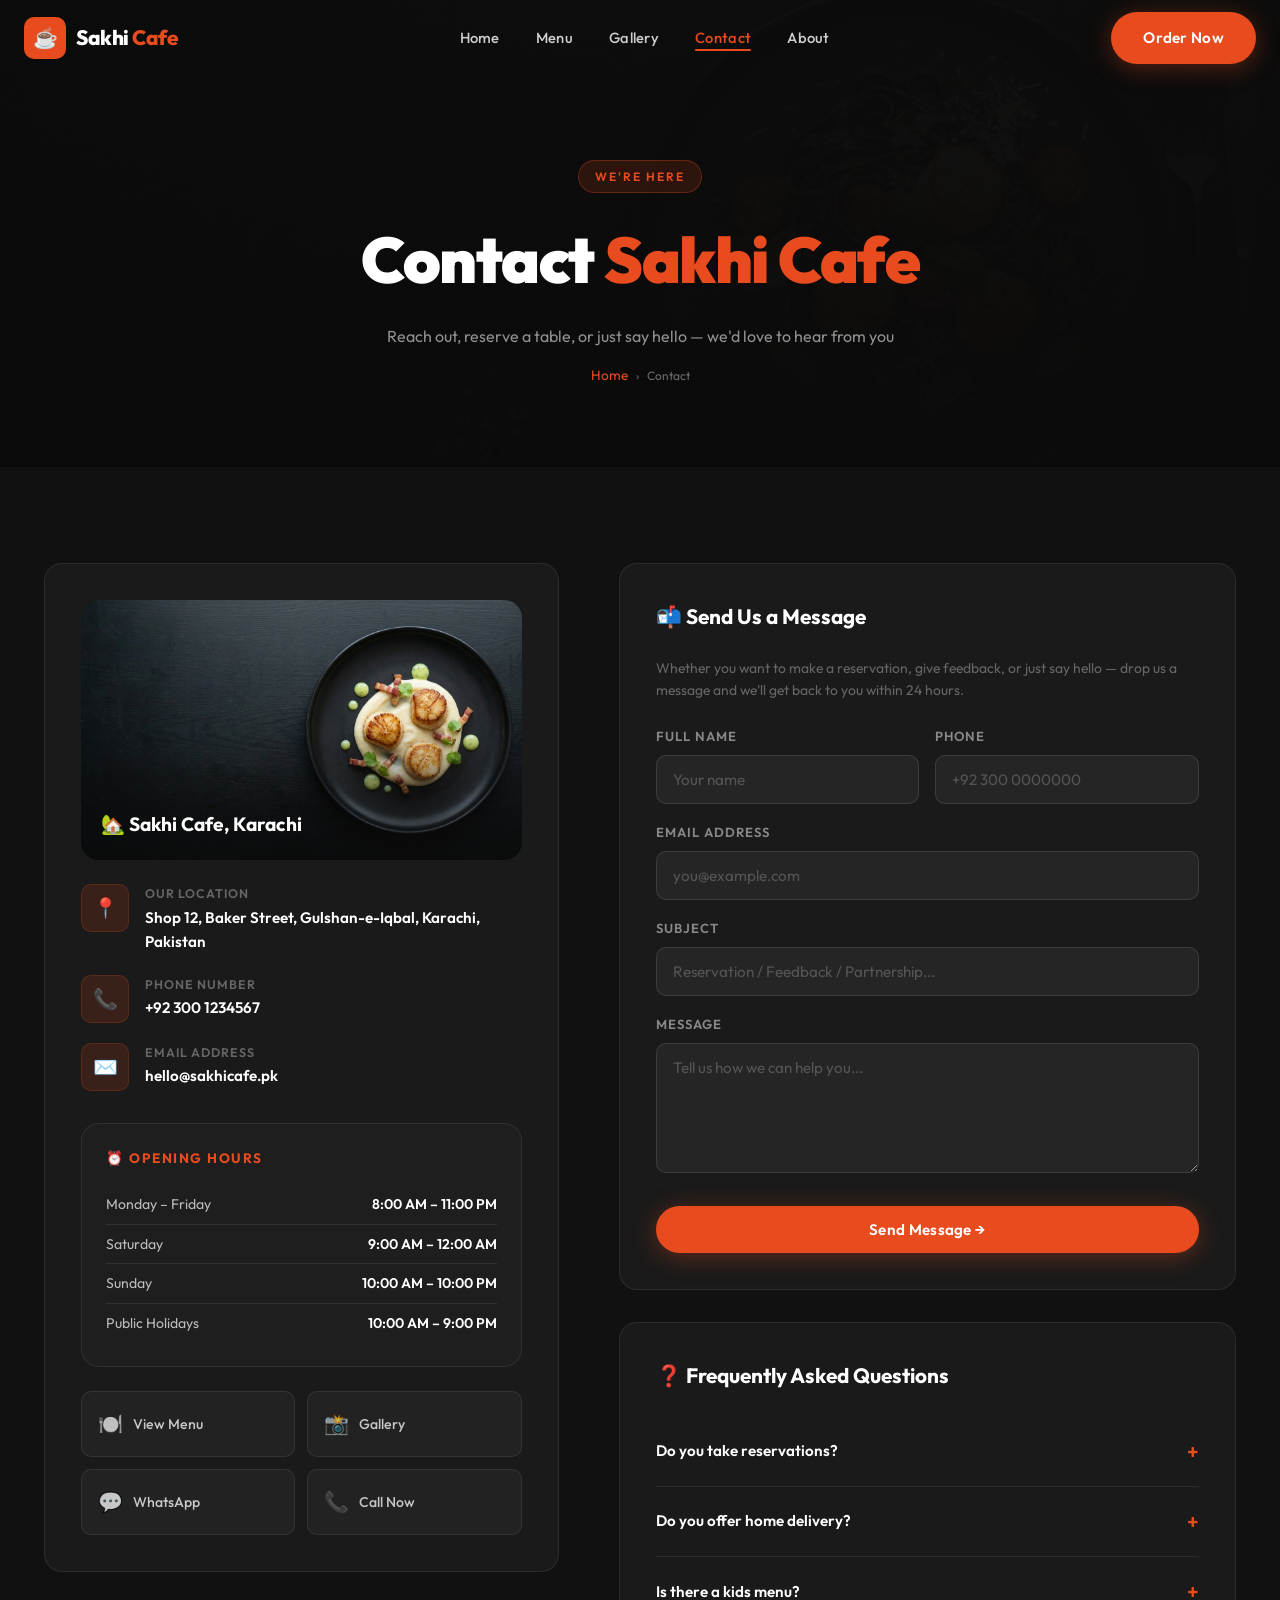
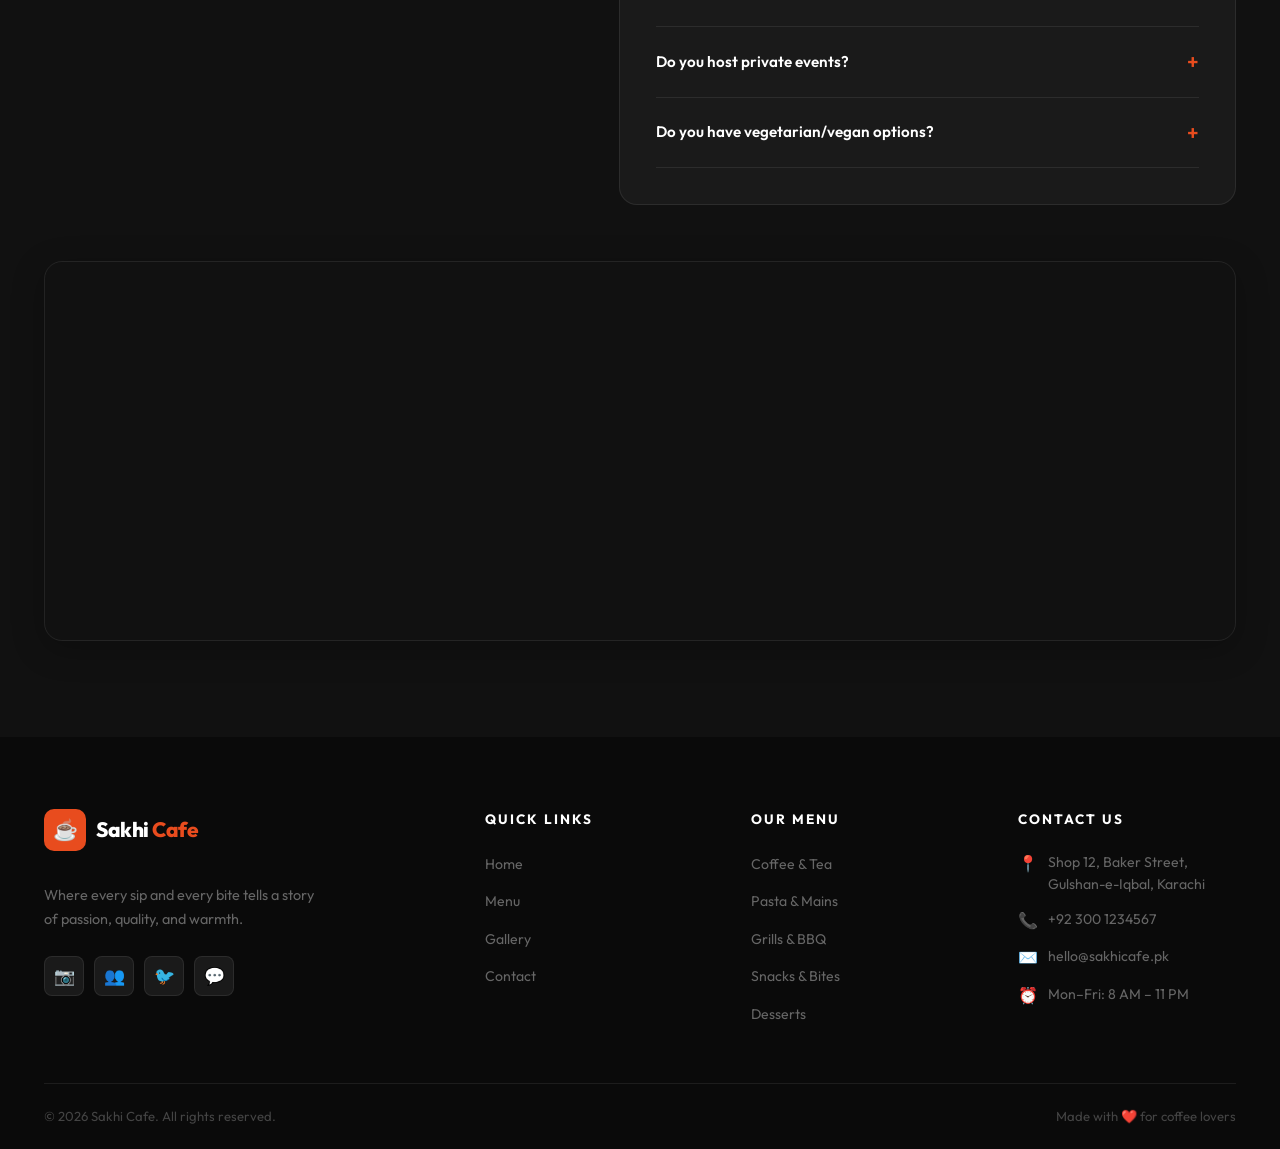
==== contact.html @ 31611785 "Initial commit: Sakhi Cafe website - 4 pages, responsive premium design" ====
<!DOCTYPE html>
<html lang="en">
<head>
  <meta charset="UTF-8" />
  <meta name="viewport" content="width=device-width, initial-scale=1.0" />
  <meta name="description" content="Contact Sakhi Cafe – Call, email, or visit us. We'd love to hear from you!" />
  <title>Contact – Sakhi Cafe</title>
  <link rel="stylesheet" href="styles.css" />
  <style>
    .contact-page-grid {
      display: grid;
      grid-template-columns: 1fr 1.2fr;
      gap: 60px;
      align-items: start;
    }
    .contact-card {
      background: var(--dark-card);
      border: 1px solid var(--border);
      border-radius: var(--radius-md);
      padding: 36px;
    }
    .contact-img-block {
      border-radius: var(--radius-md);
      overflow: hidden;
      margin-bottom: 24px;
      position: relative;
    }
    .contact-img-block img {
      width: 100%;
      height: 260px;
      object-fit: cover;
    }
    .contact-img-block-overlay {
      position: absolute;
      inset: 0;
      background: linear-gradient(to top, rgba(10,10,10,0.85) 0%, transparent 50%);
    }
    .contact-img-label {
      position: absolute;
      bottom: 20px; left: 20px;
      color: white;
      font-weight: 700;
      font-size: 1.2rem;
    }
    .contact-quick-links {
      display: grid;
      grid-template-columns: 1fr 1fr;
      gap: 12px;
      margin-top: 24px;
    }
    .contact-quick-link {
      background: rgba(255,255,255,0.04);
      border: 1px solid var(--border);
      border-radius: var(--radius-sm);
      padding: 16px;
      display: flex;
      align-items: center;
      gap: 10px;
      color: rgba(255,255,255,0.75);
      font-size: 0.88rem;
      font-weight: 500;
      transition: var(--transition);
      cursor: pointer;
      text-decoration: none;
    }
    .contact-quick-link:hover {
      border-color: var(--orange);
      color: var(--white);
      background: var(--orange-glow);
    }
    .contact-quick-link span:first-child { font-size: 20px; }
    .faq-item {
      border-bottom: 1px solid var(--border);
      padding: 18px 0;
    }
    .faq-q {
      font-weight: 600;
      color: var(--white);
      font-size: 0.95rem;
      cursor: pointer;
      display: flex;
      justify-content: space-between;
      align-items: center;
      gap: 12px;
    }
    .faq-q::after {
      content: '+';
      color: var(--orange);
      font-size: 1.3rem;
      flex-shrink: 0;
      transition: var(--transition);
    }
    .faq-item.open .faq-q::after { content: '–'; }
    .faq-a {
      font-size: 0.88rem;
      color: #888;
      line-height: 1.7;
      max-height: 0;
      overflow: hidden;
      transition: max-height 0.35s ease, padding 0.35s ease;
    }
    .faq-item.open .faq-a { max-height: 200px; padding-top: 10px; }
    @media (max-width: 768px) {
      .contact-page-grid { grid-template-columns: 1fr; }
      .contact-quick-links { grid-template-columns: 1fr; }
    }
  </style>
</head>
<body>

<!-- NAVBAR -->
<nav class="navbar scrolled">
  <div class="nav-inner">
    <a href="index.html" class="nav-logo">
      <div class="nav-logo-icon">☕</div>
      <span class="nav-logo-text">Sakhi<span> Cafe</span></span>
    </a>
    <ul class="nav-links">
      <li><a href="index.html">Home</a></li>
      <li><a href="menu.html">Menu</a></li>
      <li><a href="gallery.html">Gallery</a></li>
      <li><a href="contact.html" class="active">Contact</a></li>
      <li><a href="index.html#about">About</a></li>
    </ul>
    <div class="nav-cta">
      <a href="menu.html" class="btn btn-primary">Order Now</a>
    </div>
    <button class="hamburger" aria-label="Toggle menu">
      <span></span><span></span><span></span>
    </button>
  </div>
</nav>
<div class="mobile-menu">
  <a href="index.html">Home</a>
  <a href="menu.html">Menu</a>
  <a href="gallery.html">Gallery</a>
  <a href="contact.html">Contact</a>
  <a href="menu.html" class="btn btn-primary" style="text-align:center;margin-top:8px">Order Now</a>
</div>

<!-- PAGE HEADER -->
<div class="page-header">
  <div class="page-header-bg"></div>
  <div class="page-header-overlay"></div>
  <div class="page-header-content container">
    <span class="badge">We're Here</span>
    <h1 class="page-header-title">Contact <span>Sakhi Cafe</span></h1>
    <p class="page-header-sub">Reach out, reserve a table, or just say hello — we'd love to hear from you</p>
    <div class="breadcrumb">
      <a href="index.html">Home</a>
      <span>›</span>
      <span>Contact</span>
    </div>
  </div>
</div>

<!-- CONTACT SECTION -->
<section class="dark-section section-pad">
  <div class="container">
    <div class="contact-page-grid">

      <!-- Left: Info Card -->
      <div class="reveal-left">
        <div class="contact-card">
          <!-- Image Block -->
          <div class="contact-img-block">
            <img src="images/food.png" alt="Sakhi Cafe" />
            <div class="contact-img-block-overlay"></div>
            <div class="contact-img-label">🏡 Sakhi Cafe, Karachi</div>
          </div>

          <!-- Contact Details -->
          <div class="contact-detail-list">
            <div class="contact-detail-item">
              <div class="contact-icon">📍</div>
              <div>
                <div class="contact-detail-label">Our Location</div>
                <div class="contact-detail-value">Shop 12, Baker Street, Gulshan-e-Iqbal, Karachi, Pakistan</div>
              </div>
            </div>
            <div class="contact-detail-item">
              <div class="contact-icon">📞</div>
              <div>
                <div class="contact-detail-label">Phone Number</div>
                <div class="contact-detail-value">+92 300 1234567</div>
              </div>
            </div>
            <div class="contact-detail-item">
              <div class="contact-icon">✉️</div>
              <div>
                <div class="contact-detail-label">Email Address</div>
                <div class="contact-detail-value">hello@sakhicafe.pk</div>
              </div>
            </div>
          </div>

          <!-- Opening Hours -->
          <div class="hours-card" style="margin-top:24px">
            <div class="hours-title">⏰ Opening Hours</div>
            <div class="hours-row"><span>Monday – Friday</span><span>8:00 AM – 11:00 PM</span></div>
            <div class="hours-row"><span>Saturday</span><span>9:00 AM – 12:00 AM</span></div>
            <div class="hours-row"><span>Sunday</span><span>10:00 AM – 10:00 PM</span></div>
            <div class="hours-row"><span>Public Holidays</span><span>10:00 AM – 9:00 PM</span></div>
          </div>

          <!-- Quick Links -->
          <div class="contact-quick-links">
            <a href="menu.html" class="contact-quick-link"><span>🍽️</span><span>View Menu</span></a>
            <a href="gallery.html" class="contact-quick-link"><span>📸</span><span>Gallery</span></a>
            <a href="https://wa.me/923001234567" class="contact-quick-link" target="_blank"><span>💬</span><span>WhatsApp</span></a>
            <a href="tel:+923001234567" class="contact-quick-link"><span>📞</span><span>Call Now</span></a>
          </div>
        </div>
      </div>

      <!-- Right: Form + FAQ -->
      <div class="reveal-right">
        <!-- Contact Form -->
        <div class="contact-form-wrap" style="margin-bottom:32px">
          <div class="form-title">📬 Send Us a Message</div>
          <p style="font-size:0.87rem; color:#666; margin-bottom:24px; line-height:1.6;">
            Whether you want to make a reservation, give feedback, or just say hello — drop us a message and we'll get back to you within 24 hours.
          </p>
          <form class="contact-form" novalidate>
            <div class="form-row">
              <div class="form-group">
                <label class="form-label" for="c-name">Full Name</label>
                <input type="text" id="c-name" class="form-input" placeholder="Your name" required />
              </div>
              <div class="form-group">
                <label class="form-label" for="c-phone">Phone</label>
                <input type="tel" id="c-phone" class="form-input" placeholder="+92 300 0000000" />
              </div>
            </div>
            <div class="form-group">
              <label class="form-label" for="c-email">Email Address</label>
              <input type="email" id="c-email" class="form-input" placeholder="you@example.com" required />
            </div>
            <div class="form-group">
              <label class="form-label" for="c-subject">Subject</label>
              <input type="text" id="c-subject" class="form-input" placeholder="Reservation / Feedback / Partnership..." />
            </div>
            <div class="form-group">
              <label class="form-label" for="c-msg">Message</label>
              <textarea id="c-msg" class="form-textarea" placeholder="Tell us how we can help you..." required></textarea>
            </div>
            <button type="submit" class="btn btn-primary form-submit">Send Message →</button>
          </form>
        </div>

        <!-- FAQ -->
        <div class="contact-form-wrap">
          <div class="form-title">❓ Frequently Asked Questions</div>
          <div class="faq-item">
            <div class="faq-q">Do you take reservations?</div>
            <div class="faq-a">Yes! You can reserve a table by calling us, WhatsApping, or filling the contact form above. Walk-ins are also welcome.</div>
          </div>
          <div class="faq-item">
            <div class="faq-q">Do you offer home delivery?</div>
            <div class="faq-a">We partner with major food delivery platforms. You can also call us directly for delivery inquiries within our service zone.</div>
          </div>
          <div class="faq-item">
            <div class="faq-q">Is there a kids menu?</div>
            <div class="faq-a">Absolutely! Our kid-friendly menu includes smaller portions, non-spicy items, and yummy treats just for little ones.</div>
          </div>
          <div class="faq-item">
            <div class="faq-q">Do you host private events?</div>
            <div class="faq-a">Yes! We offer private café reservations for birthdays, corporate meetings, and special gatherings. Contact us for details.</div>
          </div>
          <div class="faq-item">
            <div class="faq-q">Do you have vegetarian/vegan options?</div>
            <div class="faq-a">We have a wide variety of vegetarian options and can accommodate dietary requirements. Please inform your server.</div>
          </div>
        </div>
      </div>
    </div>

    <!-- Google Map -->
    <div class="map-wrap reveal" style="margin-top:56px; border-color:var(--border)">
      <iframe
        src="https://www.google.com/maps/embed?pb=!1m18!1m12!1m3!1d3620.3374958498843!2d67.06658!3d24.9008!2m3!1f0!2f0!3f0!3m2!1i1024!2i768!4f13.1!3m3!1m2!1s0x0%3A0x0!2zMjTCsDU0JzAyLjkiTiA2N8KwMDMnNTkuNyJF!5e0!3m2!1sen!2s!4v1600000000000!5m2!1sen!2s"
        title="Sakhi Cafe Location on Map"
        style="border:0"
        allowfullscreen=""
        loading="lazy"
        referrerpolicy="no-referrer-when-downgrade">
      </iframe>
    </div>
  </div>
</section>

<!-- FOOTER -->
<footer>
  <div class="container">
    <div class="footer-grid">
      <div>
        <a href="index.html" class="nav-logo" style="margin-bottom:16px; display:inline-flex">
          <div class="nav-logo-icon">☕</div>
          <span class="nav-logo-text">Sakhi<span> Cafe</span></span>
        </a>
        <p class="footer-brand-desc">Where every sip and every bite tells a story of passion, quality, and warmth.</p>
        <div class="footer-socials">
          <a class="footer-social" href="#" title="Instagram">📷</a>
          <a class="footer-social" href="#" title="Facebook">👥</a>
          <a class="footer-social" href="#" title="Twitter">🐦</a>
          <a class="footer-social" href="#" title="WhatsApp">💬</a>
        </div>
      </div>
      <div>
        <div class="footer-col-title">Quick Links</div>
        <ul class="footer-ul">
          <li><a href="index.html">Home</a></li>
          <li><a href="menu.html">Menu</a></li>
          <li><a href="gallery.html">Gallery</a></li>
          <li><a href="contact.html">Contact</a></li>
        </ul>
      </div>
      <div>
        <div class="footer-col-title">Our Menu</div>
        <ul class="footer-ul">
          <li><a href="menu.html">Coffee & Tea</a></li>
          <li><a href="menu.html">Pasta & Mains</a></li>
          <li><a href="menu.html">Grills & BBQ</a></li>
          <li><a href="menu.html">Snacks & Bites</a></li>
          <li><a href="menu.html">Desserts</a></li>
        </ul>
      </div>
      <div>
        <div class="footer-col-title">Contact Us</div>
        <div class="footer-contact-item"><span>📍</span><span>Shop 12, Baker Street, Gulshan-e-Iqbal, Karachi</span></div>
        <div class="footer-contact-item"><span>📞</span><span>+92 300 1234567</span></div>
        <div class="footer-contact-item"><span>✉️</span><span>hello@sakhicafe.pk</span></div>
        <div class="footer-contact-item"><span>⏰</span><span>Mon–Fri: 8 AM – 11 PM</span></div>
      </div>
    </div>
    <div class="footer-bottom">
      <span>© 2026 Sakhi Cafe. All rights reserved.</span>
      <span>Made with ❤️ for coffee lovers</span>
    </div>
  </div>
</footer>

<script src="script.js"></script>
<script>
  // FAQ accordion
  document.querySelectorAll('.faq-item').forEach(item => {
    item.querySelector('.faq-q').addEventListener('click', () => {
      const isOpen = item.classList.contains('open');
      document.querySelectorAll('.faq-item').forEach(i => i.classList.remove('open'));
      if (!isOpen) item.classList.add('open');
    });
  });
</script>
</body>
</html>
---- styles.css ----
/* ============================================================
   SAKHI CAFE - Global Stylesheet
   Design: Dark charcoal + Orange accent, Premium Modern UI
   ============================================================ */

@import url('https://fonts.googleapis.com/css2?family=Outfit:wght@300;400;500;600;700;800;900&family=Playfair+Display:ital,wght@0,700;0,800;1,700&display=swap');

/* ─── CSS Variables ─────────────────────────────────────── */
:root {
  --black:      #0a0a0a;
  --dark:       #111111;
  --dark-card:  #1a1a1a;
  --charcoal:   #1e1e1e;
  --mid-dark:   #222222;
  --orange:     #e84c1e;
  --orange-lit: #ff6a35;
  --orange-glow:rgba(232,76,30,0.15);
  --white:      #ffffff;
  --off-white:  #f8f5f0;
  --grey:       #8a8a8a;
  --light-grey: #f0f0f0;
  --border:     rgba(255,255,255,0.08);
  --shadow-dark:0 20px 60px rgba(0,0,0,0.5);
  --shadow-card:0 8px 32px rgba(0,0,0,0.25);
  --radius-sm:  10px;
  --radius-md:  18px;
  --radius-lg:  28px;
  --radius-xl:  40px;
  --transition: 0.35s cubic-bezier(0.4,0,0.2,1);
  --font-main:  'Outfit', sans-serif;
  --font-display:'Playfair Display', serif;
}

/* ─── Reset & Base ──────────────────────────────────────── */
*, *::before, *::after { box-sizing: border-box; margin: 0; padding: 0; }
html { scroll-behavior: smooth; font-size: 16px; }
body {
  font-family: var(--font-main);
  background: var(--white);
  color: var(--dark);
  overflow-x: hidden;
  line-height: 1.6;
}
img { max-width: 100%; display: block; }
a  { text-decoration: none; color: inherit; }
ul { list-style: none; }
button { cursor: pointer; border: none; background: none; font-family: inherit; }

/* ─── Scrollbar ─────────────────────────────────────────── */
::-webkit-scrollbar { width: 6px; }
::-webkit-scrollbar-track { background: var(--dark); }
::-webkit-scrollbar-thumb { background: var(--orange); border-radius: 4px; }

/* ─── Utility Classes ───────────────────────────────────── */
.container  { max-width: 1240px; margin: 0 auto; padding: 0 24px; }
.section-pad { padding: 96px 0; }
.section-pad-sm { padding: 64px 0; }
.text-center { text-align: center; }
.dark-section { background: var(--dark); color: var(--white); }
.light-section { background: var(--off-white); color: var(--dark); }
.white-section { background: var(--white); color: var(--dark); }

.badge {
  display: inline-block;
  font-size: 12px;
  font-weight: 600;
  letter-spacing: 2px;
  text-transform: uppercase;
  color: var(--orange);
  background: var(--orange-glow);
  border: 1px solid rgba(232,76,30,0.3);
  padding: 6px 16px;
  border-radius: 50px;
  margin-bottom: 16px;
}
.dark-section .badge { background: rgba(232,76,30,0.1); }

.section-title {
  font-size: clamp(2rem, 4vw, 2.8rem);
  font-weight: 800;
  line-height: 1.2;
  margin-bottom: 16px;
}
.section-sub {
  font-size: 1rem;
  color: var(--grey);
  max-width: 560px;
  margin: 0 auto 48px;
  line-height: 1.7;
}
.dark-section .section-sub { color: #aaaaaa; }

/* ─── Buttons ───────────────────────────────────────────── */
.btn {
  display: inline-flex;
  align-items: center;
  gap: 8px;
  padding: 14px 32px;
  border-radius: 50px;
  font-weight: 600;
  font-size: 0.95rem;
  letter-spacing: 0.3px;
  transition: var(--transition);
  cursor: pointer;
  border: none;
}
.btn-primary {
  background: var(--orange);
  color: var(--white);
  box-shadow: 0 4px 24px rgba(232,76,30,0.35);
}
.btn-primary:hover {
  background: var(--orange-lit);
  transform: translateY(-2px);
  box-shadow: 0 8px 32px rgba(232,76,30,0.5);
}
.btn-outline {
  background: transparent;
  color: var(--white);
  border: 2px solid rgba(255,255,255,0.3);
  backdrop-filter: blur(8px);
}
.btn-outline:hover {
  border-color: var(--orange);
  color: var(--orange);
  transform: translateY(-2px);
}
.btn-outline-dark {
  background: transparent;
  color: var(--dark);
  border: 2px solid rgba(0,0,0,0.15);
}
.btn-outline-dark:hover {
  border-color: var(--orange);
  color: var(--orange);
  transform: translateY(-2px);
}

/* ─── NAVBAR ────────────────────────────────────────────── */
.navbar {
  position: fixed;
  top: 0; left: 0; right: 0;
  z-index: 1000;
  padding: 0 24px;
  transition: var(--transition);
}
.navbar.scrolled {
  background: rgba(10,10,10,0.92);
  backdrop-filter: blur(20px);
  border-bottom: 1px solid var(--border);
  box-shadow: 0 4px 30px rgba(0,0,0,0.4);
}
.nav-inner {
  max-width: 1240px;
  margin: 0 auto;
  display: flex;
  align-items: center;
  justify-content: space-between;
  height: 76px;
}
.nav-logo {
  display: flex;
  align-items: center;
  gap: 10px;
}
.nav-logo-icon {
  width: 42px; height: 42px;
  background: var(--orange);
  border-radius: 10px;
  display: flex; align-items: center; justify-content: center;
  font-size: 20px;
}
.nav-logo-text {
  font-size: 1.3rem;
  font-weight: 800;
  color: var(--white);
  letter-spacing: -0.5px;
}
.nav-logo-text span { color: var(--orange); }
.nav-links {
  display: flex;
  align-items: center;
  gap: 36px;
}
.nav-links a {
  color: rgba(255,255,255,0.8);
  font-weight: 500;
  font-size: 0.92rem;
  letter-spacing: 0.3px;
  transition: var(--transition);
  position: relative;
}
.nav-links a::after {
  content: '';
  position: absolute;
  bottom: -4px; left: 0;
  width: 0; height: 2px;
  background: var(--orange);
  transition: var(--transition);
  border-radius: 2px;
}
.nav-links a:hover { color: var(--white); }
.nav-links a:hover::after { width: 100%; }
.nav-links a.active { color: var(--orange); }
.nav-links a.active::after { width: 100%; }
.nav-cta { display: flex; align-items: center; gap: 12px; }

/* Hamburger */
.hamburger {
  display: none;
  flex-direction: column;
  gap: 5px;
  cursor: pointer;
  padding: 4px;
}
.hamburger span {
  display: block;
  width: 24px; height: 2px;
  background: var(--white);
  border-radius: 2px;
  transition: var(--transition);
}
.hamburger.open span:nth-child(1) { transform: translateY(7px) rotate(45deg); }
.hamburger.open span:nth-child(2) { opacity: 0; }
.hamburger.open span:nth-child(3) { transform: translateY(-7px) rotate(-45deg); }

.mobile-menu {
  display: none;
  position: fixed;
  top: 76px; left: 0; right: 0;
  background: rgba(10,10,10,0.97);
  backdrop-filter: blur(20px);
  border-bottom: 1px solid var(--border);
  padding: 24px;
  z-index: 999;
  flex-direction: column;
  gap: 20px;
  transform: translateY(-100%);
  opacity: 0;
  transition: var(--transition);
}
.mobile-menu.open {
  display: flex;
  transform: translateY(0);
  opacity: 1;
}
.mobile-menu a {
  color: rgba(255,255,255,0.8);
  font-size: 1.1rem;
  font-weight: 500;
  padding: 8px 0;
  border-bottom: 1px solid var(--border);
  transition: var(--transition);
}
.mobile-menu a:hover { color: var(--orange); }

/* ─── HERO ──────────────────────────────────────────────── */
.hero {
  position: relative;
  min-height: 100vh;
  background: var(--dark);
  display: flex;
  align-items: center;
  overflow: hidden;
}
.hero-bg {
  position: absolute;
  inset: 0;
  background-image: url('images/hero.png');
  background-size: cover;
  background-position: center;
  opacity: 0.35;
  transform: scale(1.05);
}
.hero-overlay {
  position: absolute;
  inset: 0;
  background: linear-gradient(
    105deg,
    rgba(10,10,10,0.97) 0%,
    rgba(10,10,10,0.85) 40%,
    rgba(10,10,10,0.3) 70%,
    rgba(10,10,10,0.1) 100%
  );
}
.hero-inner {
  position: relative;
  z-index: 2;
  max-width: 1240px;
  margin: 0 auto;
  padding: 0 24px;
  display: grid;
  grid-template-columns: 1fr 1fr;
  gap: 60px;
  align-items: center;
  min-height: 100vh;
  padding-top: 76px;
}
.hero-content {}
.hero-tag {
  display: inline-flex;
  align-items: center;
  gap: 8px;
  background: var(--orange-glow);
  border: 1px solid rgba(232,76,30,0.3);
  border-radius: 50px;
  padding: 6px 16px 6px 8px;
  margin-bottom: 28px;
  font-size: 13px;
  font-weight: 600;
  color: var(--orange);
  letter-spacing: 1px;
  text-transform: uppercase;
}
.hero-tag-dot {
  width: 8px; height: 8px;
  background: var(--orange);
  border-radius: 50%;
  animation: pulse-dot 1.5s infinite;
}
@keyframes pulse-dot {
  0%,100% { opacity: 1; transform: scale(1); }
  50% { opacity: 0.5; transform: scale(0.7); }
}
.hero-title {
  font-size: clamp(3rem, 6vw, 5.5rem);
  font-weight: 900;
  line-height: 1.05;
  color: var(--white);
  margin-bottom: 12px;
  letter-spacing: -2px;
}
.hero-title span { color: var(--orange); }
.hero-tagline {
  font-size: clamp(1.1rem, 2vw, 1.4rem);
  font-family: var(--font-display);
  font-style: italic;
  color: rgba(255,255,255,0.65);
  margin-bottom: 20px;
  font-weight: 400;
}
.hero-desc {
  font-size: 1rem;
  color: rgba(255,255,255,0.55);
  line-height: 1.8;
  max-width: 480px;
  margin-bottom: 40px;
}
.hero-btns {
  display: flex;
  flex-wrap: wrap;
  gap: 14px;
  margin-bottom: 48px;
}
.hero-stats {
  display: flex;
  gap: 32px;
}
.hero-stat-item {}
.hero-stat-num {
  font-size: 1.8rem;
  font-weight: 800;
  color: var(--white);
  line-height: 1;
}
.hero-stat-num span { color: var(--orange); }
.hero-stat-label {
  font-size: 0.8rem;
  color: rgba(255,255,255,0.45);
  text-transform: uppercase;
  letter-spacing: 1px;
  font-weight: 500;
}

/* Hero image side */
.hero-visual {
  position: relative;
  display: flex;
  align-items: center;
  justify-content: center;
}
.hero-img-wrap {
  position: relative;
  width: 100%;
  max-width: 560px;
}
.hero-img-main {
  width: 100%;
  height: 520px;
  object-fit: cover;
  border-radius: var(--radius-lg);
  box-shadow: var(--shadow-dark);
  position: relative;
  z-index: 2;
}
.hero-img-glow {
  position: absolute;
  top: 50%; left: 50%;
  transform: translate(-50%,-50%);
  width: 70%;
  height: 70%;
  background: radial-gradient(circle, rgba(232,76,30,0.3) 0%, transparent 70%);
  filter: blur(40px);
  z-index: 1;
}
.hero-float-card {
  position: absolute;
  background: rgba(255,255,255,0.08);
  backdrop-filter: blur(16px);
  border: 1px solid rgba(255,255,255,0.12);
  border-radius: var(--radius-md);
  padding: 14px 18px;
  display: flex;
  align-items: center;
  gap: 12px;
  z-index: 3;
  animation: float 3s ease-in-out infinite;
}
.hero-float-card.card-1 {
  bottom: 60px; left: -30px;
  animation-delay: 0s;
}
.hero-float-card.card-2 {
  top: 80px; right: -30px;
  animation-delay: 1.5s;
}
@keyframes float {
  0%,100% { transform: translateY(0); }
  50% { transform: translateY(-10px); }
}
.float-icon {
  width: 42px; height: 42px;
  background: var(--orange);
  border-radius: 10px;
  display: flex; align-items: center; justify-content: center;
  font-size: 20px;
}
.float-text-label { font-size: 11px; color: rgba(255,255,255,0.5); }
.float-text-value { font-size: 15px; font-weight: 700; color: var(--white); }

/* Scroll indicator */
.hero-scroll {
  position: absolute;
  bottom: 32px;
  left: 50%;
  transform: translateX(-50%);
  display: flex;
  flex-direction: column;
  align-items: center;
  gap: 8px;
  color: rgba(255,255,255,0.4);
  font-size: 11px;
  letter-spacing: 2px;
  text-transform: uppercase;
  z-index: 2;
}
.scroll-line {
  width: 1px;
  height: 40px;
  background: linear-gradient(to bottom, var(--orange), transparent);
  animation: scroll-line 2s ease-in-out infinite;
}
@keyframes scroll-line {
  0% { transform: scaleY(0); transform-origin: top; }
  50% { transform: scaleY(1); transform-origin: top; }
  51% { transform: scaleY(1); transform-origin: bottom; }
  100% { transform: scaleY(0); transform-origin: bottom; }
}

/* ─── FEATURED DISHES ───────────────────────────────────── */
.featured-grid {
  display: grid;
  grid-template-columns: repeat(3, 1fr);
  gap: 28px;
  margin-top: 16px;
}
.dish-card {
  background: var(--white);
  border-radius: var(--radius-md);
  overflow: hidden;
  box-shadow: 0 4px 24px rgba(0,0,0,0.08);
  border: 1px solid rgba(0,0,0,0.06);
  transition: var(--transition);
  cursor: pointer;
}
.dish-card:hover {
  transform: translateY(-8px);
  box-shadow: 0 20px 48px rgba(0,0,0,0.14);
}
.dish-card-img {
  width: 100%;
  height: 210px;
  object-fit: cover;
  transition: transform 0.5s ease;
}
.dish-card:hover .dish-card-img { transform: scale(1.06); }
.dish-card-img-wrap { overflow: hidden; position: relative; }
.dish-card-tag {
  position: absolute;
  top: 12px; right: 12px;
  background: var(--orange);
  color: white;
  font-size: 11px;
  font-weight: 700;
  padding: 4px 10px;
  border-radius: 50px;
  letter-spacing: 0.5px;
}
.dish-card-body { padding: 20px; }
.dish-card-name {
  font-size: 1.1rem;
  font-weight: 700;
  margin-bottom: 6px;
  color: var(--dark);
}
.dish-card-desc {
  font-size: 0.85rem;
  color: var(--grey);
  line-height: 1.6;
  margin-bottom: 16px;
}
.dish-card-footer {
  display: flex;
  align-items: center;
  justify-content: space-between;
}
.dish-price {
  font-size: 1.2rem;
  font-weight: 800;
  color: var(--orange);
}
.dish-order-btn {
  width: 36px; height: 36px;
  background: var(--orange);
  border-radius: 50%;
  display: flex; align-items: center; justify-content: center;
  color: white;
  font-size: 18px;
  transition: var(--transition);
}
.dish-order-btn:hover { background: var(--orange-lit); transform: rotate(90deg); }

/* dark card variant */
.dish-card.dark {
  background: var(--dark-card);
  border-color: var(--border);
}
.dish-card.dark .dish-card-name { color: var(--white); }
.dish-card.dark .dish-card-desc { color: #888; }

/* ─── WHY CHOOSE US ─────────────────────────────────────── */
.why-grid {
  display: grid;
  grid-template-columns: repeat(4, 1fr);
  gap: 24px;
}
.why-card {
  background: var(--white);
  border-radius: var(--radius-md);
  padding: 32px 24px;
  text-align: center;
  box-shadow: 0 4px 20px rgba(0,0,0,0.07);
  border: 1px solid rgba(0,0,0,0.05);
  transition: var(--transition);
}
.why-card:hover {
  transform: translateY(-6px);
  box-shadow: 0 16px 40px rgba(232,76,30,0.12);
  border-color: rgba(232,76,30,0.2);
}
.why-card-icon {
  width: 64px; height: 64px;
  background: var(--orange-glow);
  border: 1px solid rgba(232,76,30,0.2);
  border-radius: var(--radius-sm);
  display: flex; align-items: center; justify-content: center;
  font-size: 28px;
  margin: 0 auto 20px;
  transition: var(--transition);
}
.why-card:hover .why-card-icon {
  background: var(--orange);
  border-color: var(--orange);
}
.why-card-title {
  font-size: 1rem;
  font-weight: 700;
  margin-bottom: 10px;
  color: var(--dark);
}
.why-card-text {
  font-size: 0.85rem;
  color: var(--grey);
  line-height: 1.6;
}

/* ─── SIGNATURE / DARK FEATURE SECTION ─────────────────── */
.signature-inner {
  display: grid;
  grid-template-columns: 1fr 1fr;
  gap: 80px;
  align-items: center;
}
.sig-content {}
.sig-title {
  font-size: clamp(2rem, 4vw, 3.2rem);
  font-weight: 900;
  color: var(--white);
  line-height: 1.1;
  letter-spacing: -1px;
  margin-bottom: 20px;
}
.sig-title span { color: var(--orange); }
.sig-desc {
  font-size: 1rem;
  color: rgba(255,255,255,0.6);
  line-height: 1.8;
  margin-bottom: 16px;
}
.sig-features {
  display: flex;
  flex-direction: column;
  gap: 12px;
  margin-bottom: 36px;
}
.sig-feature-item {
  display: flex;
  align-items: center;
  gap: 12px;
  font-size: 0.92rem;
  color: rgba(255,255,255,0.7);
}
.sig-feature-dot {
  width: 20px; height: 20px;
  background: rgba(232,76,30,0.15);
  border: 1px solid rgba(232,76,30,0.4);
  border-radius: 50%;
  display: flex; align-items: center; justify-content: center;
  font-size: 10px;
  color: var(--orange);
  flex-shrink: 0;
}
.sig-visual {
  position: relative;
}
.sig-img {
  width: 100%;
  height: 500px;
  object-fit: cover;
  border-radius: var(--radius-lg);
  box-shadow: 0 30px 80px rgba(0,0,0,0.6);
}
.sig-img-badge {
  position: absolute;
  bottom: -20px;
  right: 30px;
  background: var(--orange);
  color: white;
  border-radius: var(--radius-md);
  padding: 18px 24px;
  text-align: center;
  box-shadow: 0 12px 40px rgba(232,76,30,0.4);
}
.sig-badge-num {
  font-size: 2rem;
  font-weight: 900;
  line-height: 1;
}
.sig-badge-text {
  font-size: 0.75rem;
  font-weight: 600;
  opacity: 0.9;
  text-transform: uppercase;
  letter-spacing: 1px;
}

/* ─── GALLERY ───────────────────────────────────────────── */
.gallery-grid {
  display: grid;
  grid-template-columns: repeat(3, 1fr);
  gap: 16px;
}
.gallery-item {
  border-radius: var(--radius-md);
  overflow: hidden;
  position: relative;
  cursor: pointer;
}
.gallery-item.tall { grid-row: span 2; }
.gallery-item img {
  width: 100%;
  height: 100%;
  min-height: 220px;
  object-fit: cover;
  transition: transform 0.5s ease;
}
.gallery-item:hover img { transform: scale(1.08); }
.gallery-overlay {
  position: absolute;
  inset: 0;
  background: linear-gradient(to top, rgba(10,10,10,0.8) 0%, transparent 60%);
  opacity: 0;
  transition: var(--transition);
  display: flex;
  align-items: flex-end;
  padding: 20px;
}
.gallery-item:hover .gallery-overlay { opacity: 1; }
.gallery-overlay-icon {
  width: 44px; height: 44px;
  background: var(--orange);
  border-radius: 50%;
  display: flex; align-items: center; justify-content: center;
  color: white;
  font-size: 20px;
  margin-left: auto;
}

/* Lightbox */
.lightbox {
  display: none;
  position: fixed;
  inset: 0;
  background: rgba(0,0,0,0.95);
  z-index: 9999;
  align-items: center;
  justify-content: center;
  backdrop-filter: blur(8px);
}
.lightbox.active { display: flex; }
.lightbox-img {
  max-width: 90vw;
  max-height: 90vh;
  border-radius: var(--radius-md);
  box-shadow: 0 0 80px rgba(0,0,0,0.8);
  object-fit: contain;
}
.lightbox-close {
  position: absolute;
  top: 24px; right: 28px;
  color: white;
  font-size: 32px;
  cursor: pointer;
  opacity: 0.7;
  transition: var(--transition);
  background: rgba(255,255,255,0.1);
  width: 48px; height: 48px;
  border-radius: 50%;
  display: flex; align-items: center; justify-content: center;
}
.lightbox-close:hover { opacity: 1; background: var(--orange); }
.lightbox-nav {
  position: absolute;
  top: 50%;
  transform: translateY(-50%);
  color: white;
  font-size: 32px;
  cursor: pointer;
  background: rgba(255,255,255,0.08);
  width: 52px; height: 52px;
  border-radius: 50%;
  display: flex; align-items: center; justify-content: center;
  transition: var(--transition);
  border: 1px solid rgba(255,255,255,0.12);
}
.lightbox-nav:hover { background: var(--orange); border-color: var(--orange); }
.lightbox-prev { left: 20px; }
.lightbox-next { right: 20px; }

/* ─── CONTACT PREVIEW / CONTACT FORM ───────────────────── */
.contact-inner {
  display: grid;
  grid-template-columns: 1fr 1fr;
  gap: 60px;
  align-items: start;
}
.contact-info {}
.contact-info-title {
  font-size: 1.8rem;
  font-weight: 800;
  margin-bottom: 8px;
}
.contact-info-sub {
  font-size: 0.92rem;
  color: var(--grey);
  margin-bottom: 32px;
  line-height: 1.6;
}
.contact-detail-list {
  display: flex;
  flex-direction: column;
  gap: 20px;
  margin-bottom: 32px;
}
.contact-detail-item {
  display: flex;
  align-items: flex-start;
  gap: 16px;
}
.contact-icon {
  width: 48px; height: 48px;
  background: var(--orange-glow);
  border: 1px solid rgba(232,76,30,0.2);
  border-radius: var(--radius-sm);
  display: flex; align-items: center; justify-content: center;
  font-size: 20px;
  flex-shrink: 0;
}
.contact-detail-label {
  font-size: 0.78rem;
  text-transform: uppercase;
  letter-spacing: 1px;
  color: var(--grey);
  font-weight: 600;
}
.contact-detail-value {
  font-size: 0.95rem;
  font-weight: 600;
  color: var(--dark);
  margin-top: 2px;
}
.dark-section .contact-detail-value { color: var(--white); }
.dark-section .contact-info-title { color: var(--white); }
.dark-section .contact-info-sub { color: #888; }
.dark-section .contact-detail-label { color: #666; }

.hours-card {
  background: var(--charcoal);
  border: 1px solid var(--border);
  border-radius: var(--radius-md);
  padding: 24px;
}
.hours-title {
  font-size: 0.85rem;
  font-weight: 700;
  text-transform: uppercase;
  letter-spacing: 1.5px;
  color: var(--orange);
  margin-bottom: 16px;
}
.hours-row {
  display: flex;
  justify-content: space-between;
  padding: 8px 0;
  border-bottom: 1px solid var(--border);
  font-size: 0.88rem;
  color: rgba(255,255,255,0.7);
}
.hours-row:last-child { border-bottom: none; }
.hours-row span:last-child { font-weight: 600; color: var(--white); }

/* Contact Form */
.contact-form-wrap {
  background: var(--dark-card);
  border: 1px solid var(--border);
  border-radius: var(--radius-md);
  padding: 36px;
}
.form-title {
  font-size: 1.3rem;
  font-weight: 700;
  color: var(--white);
  margin-bottom: 24px;
}
.form-group {
  margin-bottom: 18px;
}
.form-label {
  display: block;
  font-size: 0.82rem;
  font-weight: 600;
  color: #888;
  text-transform: uppercase;
  letter-spacing: 1px;
  margin-bottom: 8px;
}
.form-input, .form-textarea {
  width: 100%;
  background: rgba(255,255,255,0.05);
  border: 1px solid rgba(255,255,255,0.1);
  border-radius: var(--radius-sm);
  padding: 14px 16px;
  color: var(--white);
  font-family: var(--font-main);
  font-size: 0.95rem;
  transition: var(--transition);
  outline: none;
}
.form-input:focus, .form-textarea:focus {
  border-color: var(--orange);
  background: rgba(232,76,30,0.05);
  box-shadow: 0 0 0 3px rgba(232,76,30,0.1);
}
.form-input::placeholder, .form-textarea::placeholder { color: #555; }
.form-textarea { resize: vertical; min-height: 130px; }
.form-row { display: grid; grid-template-columns: 1fr 1fr; gap: 16px; }
.form-submit { width: 100%; margin-top: 8px; justify-content: center; }

/* Map */
.map-wrap {
  margin-top: 48px;
  border-radius: var(--radius-md);
  overflow: hidden;
  box-shadow: var(--shadow-card);
  border: 1px solid var(--border);
  height: 380px;
}
.map-wrap iframe { width: 100%; height: 100%; }

/* ─── MENU PAGE ─────────────────────────────────────────── */
.menu-tabs {
  display: flex;
  gap: 12px;
  flex-wrap: wrap;
  justify-content: center;
  margin-bottom: 48px;
}
.menu-tab {
  padding: 10px 24px;
  border-radius: 50px;
  font-weight: 600;
  font-size: 0.9rem;
  background: transparent;
  color: var(--grey);
  border: 2px solid rgba(0,0,0,0.1);
  cursor: pointer;
  transition: var(--transition);
}
.menu-tab.active, .menu-tab:hover {
  background: var(--orange);
  color: white;
  border-color: var(--orange);
  box-shadow: 0 4px 16px rgba(232,76,30,0.3);
}
.menu-category {
  display: none;
  grid-template-columns: repeat(3, 1fr);
  gap: 28px;
}
.menu-category.active { display: grid; }

/* ─── PAGE HEADER ───────────────────────────────────────── */
.page-header {
  background: var(--dark);
  padding: 160px 0 80px;
  text-align: center;
  position: relative;
  overflow: hidden;
}
.page-header-bg {
  position: absolute;
  inset: 0;
  background-image: url('images/hero.png');
  background-size: cover;
  background-position: center 40%;
  opacity: 0.15;
}
.page-header-overlay {
  position: absolute;
  inset: 0;
  background: linear-gradient(to bottom, rgba(10,10,10,0.8), rgba(10,10,10,0.95));
}
.page-header-content { position: relative; z-index: 2; }
.page-header-title {
  font-size: clamp(2.4rem, 5vw, 4rem);
  font-weight: 900;
  color: var(--white);
  letter-spacing: -1.5px;
  margin-bottom: 12px;
}
.page-header-title span { color: var(--orange); }
.page-header-sub {
  font-size: 1rem;
  color: rgba(255,255,255,0.55);
}
.breadcrumb {
  display: flex;
  align-items: center;
  justify-content: center;
  gap: 8px;
  margin-top: 16px;
  font-size: 0.85rem;
  color: rgba(255,255,255,0.4);
}
.breadcrumb a { color: var(--orange); }
.breadcrumb span { color: rgba(255,255,255,0.4); font-size: 12px; }

/* ─── FOOTER ────────────────────────────────────────────── */
footer {
  background: var(--black);
  color: var(--white);
  padding: 72px 0 0;
}
.footer-grid {
  display: grid;
  grid-template-columns: 1.8fr 1fr 1fr 1fr;
  gap: 48px;
  padding-bottom: 56px;
  border-bottom: 1px solid var(--border);
}
.footer-brand-desc {
  font-size: 0.9rem;
  color: #666;
  line-height: 1.7;
  margin: 16px 0 24px;
  max-width: 280px;
}
.footer-socials {
  display: flex;
  gap: 10px;
}
.footer-social {
  width: 40px; height: 40px;
  background: var(--dark-card);
  border: 1px solid var(--border);
  border-radius: 8px;
  display: flex; align-items: center; justify-content: center;
  font-size: 17px;
  transition: var(--transition);
  cursor: pointer;
  color: white;
}
.footer-social:hover {
  background: var(--orange);
  border-color: var(--orange);
  transform: translateY(-3px);
}
.footer-col-title {
  font-size: 0.85rem;
  font-weight: 700;
  text-transform: uppercase;
  letter-spacing: 2px;
  color: var(--white);
  margin-bottom: 20px;
}
.footer-ul {
  display: flex;
  flex-direction: column;
  gap: 12px;
}
.footer-ul li a {
  font-size: 0.88rem;
  color: #666;
  transition: var(--transition);
}
.footer-ul li a:hover { color: var(--orange); padding-left: 4px; }
.footer-contact-item {
  display: flex;
  align-items: flex-start;
  gap: 10px;
  font-size: 0.88rem;
  color: #666;
  margin-bottom: 12px;
}
.footer-contact-item span:first-child { color: var(--orange); font-size: 16px; flex-shrink: 0; }
.footer-bottom {
  padding: 22px 0;
  display: flex;
  align-items: center;
  justify-content: space-between;
  font-size: 0.82rem;
  color: #444;
}
.footer-bottom a { color: var(--orange); }

/* ─── ANIMATIONS ────────────────────────────────────────── */
.reveal {
  opacity: 0;
  transform: translateY(36px);
  transition: opacity 0.7s ease, transform 0.7s ease;
}
.reveal.visible {
  opacity: 1;
  transform: translateY(0);
}
.reveal-left {
  opacity: 0;
  transform: translateX(-36px);
  transition: opacity 0.7s ease, transform 0.7s ease;
}
.reveal-left.visible {
  opacity: 1;
  transform: translateX(0);
}
.reveal-right {
  opacity: 0;
  transform: translateX(36px);
  transition: opacity 0.7s ease, transform 0.7s ease;
}
.reveal-right.visible {
  opacity: 1;
  transform: translateX(0);
}
.reveal-delay-1 { transition-delay: 0.1s; }
.reveal-delay-2 { transition-delay: 0.2s; }
.reveal-delay-3 { transition-delay: 0.3s; }
.reveal-delay-4 { transition-delay: 0.4s; }

/* ─── TOAST NOTIFICATION ────────────────────────────────── */
.toast {
  position: fixed;
  bottom: 32px; right: 32px;
  background: var(--dark-card);
  color: var(--white);
  border: 1px solid var(--border);
  border-left: 4px solid var(--orange);
  border-radius: var(--radius-sm);
  padding: 16px 24px;
  font-size: 0.9rem;
  font-weight: 500;
  z-index: 9998;
  transform: translateY(100px);
  opacity: 0;
  transition: var(--transition);
  box-shadow: 0 8px 32px rgba(0,0,0,0.3);
}
.toast.show { transform: translateY(0); opacity: 1; }

/* ─── RESPONSIVE ────────────────────────────────────────── */
@media (max-width: 1024px) {
  .why-grid { grid-template-columns: repeat(2, 1fr); }
  .featured-grid { grid-template-columns: repeat(2, 1fr); }
  .menu-category { grid-template-columns: repeat(2, 1fr); }
  .footer-grid { grid-template-columns: 1fr 1fr; }
  .signature-inner { gap: 48px; }
}

@media (max-width: 768px) {
  .section-pad { padding: 64px 0; }
  .hero-inner {
    grid-template-columns: 1fr;
    text-align: center;
    padding-top: 100px;
    gap: 40px;
  }
  .hero-desc, .hero-btns, .hero-stats { max-width: 100%; }
  .hero-btns { justify-content: center; }
  .hero-stats { justify-content: center; }
  .hero-visual { order: -1; }
  .hero-img-main { height: 350px; }
  .hero-float-card.card-1 { bottom: -10px; left: 0; }
  .hero-float-card.card-2 { top: -10px; right: 0; }
  .nav-links, .nav-cta { display: none; }
  .hamburger { display: flex; }
  .featured-grid { grid-template-columns: 1fr; }
  .why-grid { grid-template-columns: repeat(2, 1fr); }
  .signature-inner { grid-template-columns: 1fr; }
  .sig-img { height: 320px; }
  .contact-inner { grid-template-columns: 1fr; }
  .gallery-grid { grid-template-columns: repeat(2, 1fr); }
  .gallery-item.tall { grid-row: auto; }
  .footer-grid { grid-template-columns: 1fr; }
  .footer-bottom { flex-direction: column; gap: 8px; text-align: center; }
  .form-row { grid-template-columns: 1fr; }
  .menu-category { grid-template-columns: 1fr; }
  .hours-card { margin-top: 24px; }
}

@media (max-width: 480px) {
  .hero-title { letter-spacing: -1px; }
  .why-grid { grid-template-columns: 1fr; }
  .gallery-grid { grid-template-columns: 1fr; }
  .hero-stats { flex-direction: column; gap: 16px; }
  .contact-form-wrap { padding: 24px 20px; }
  .btn { padding: 12px 24px; font-size: 0.9rem; }
}
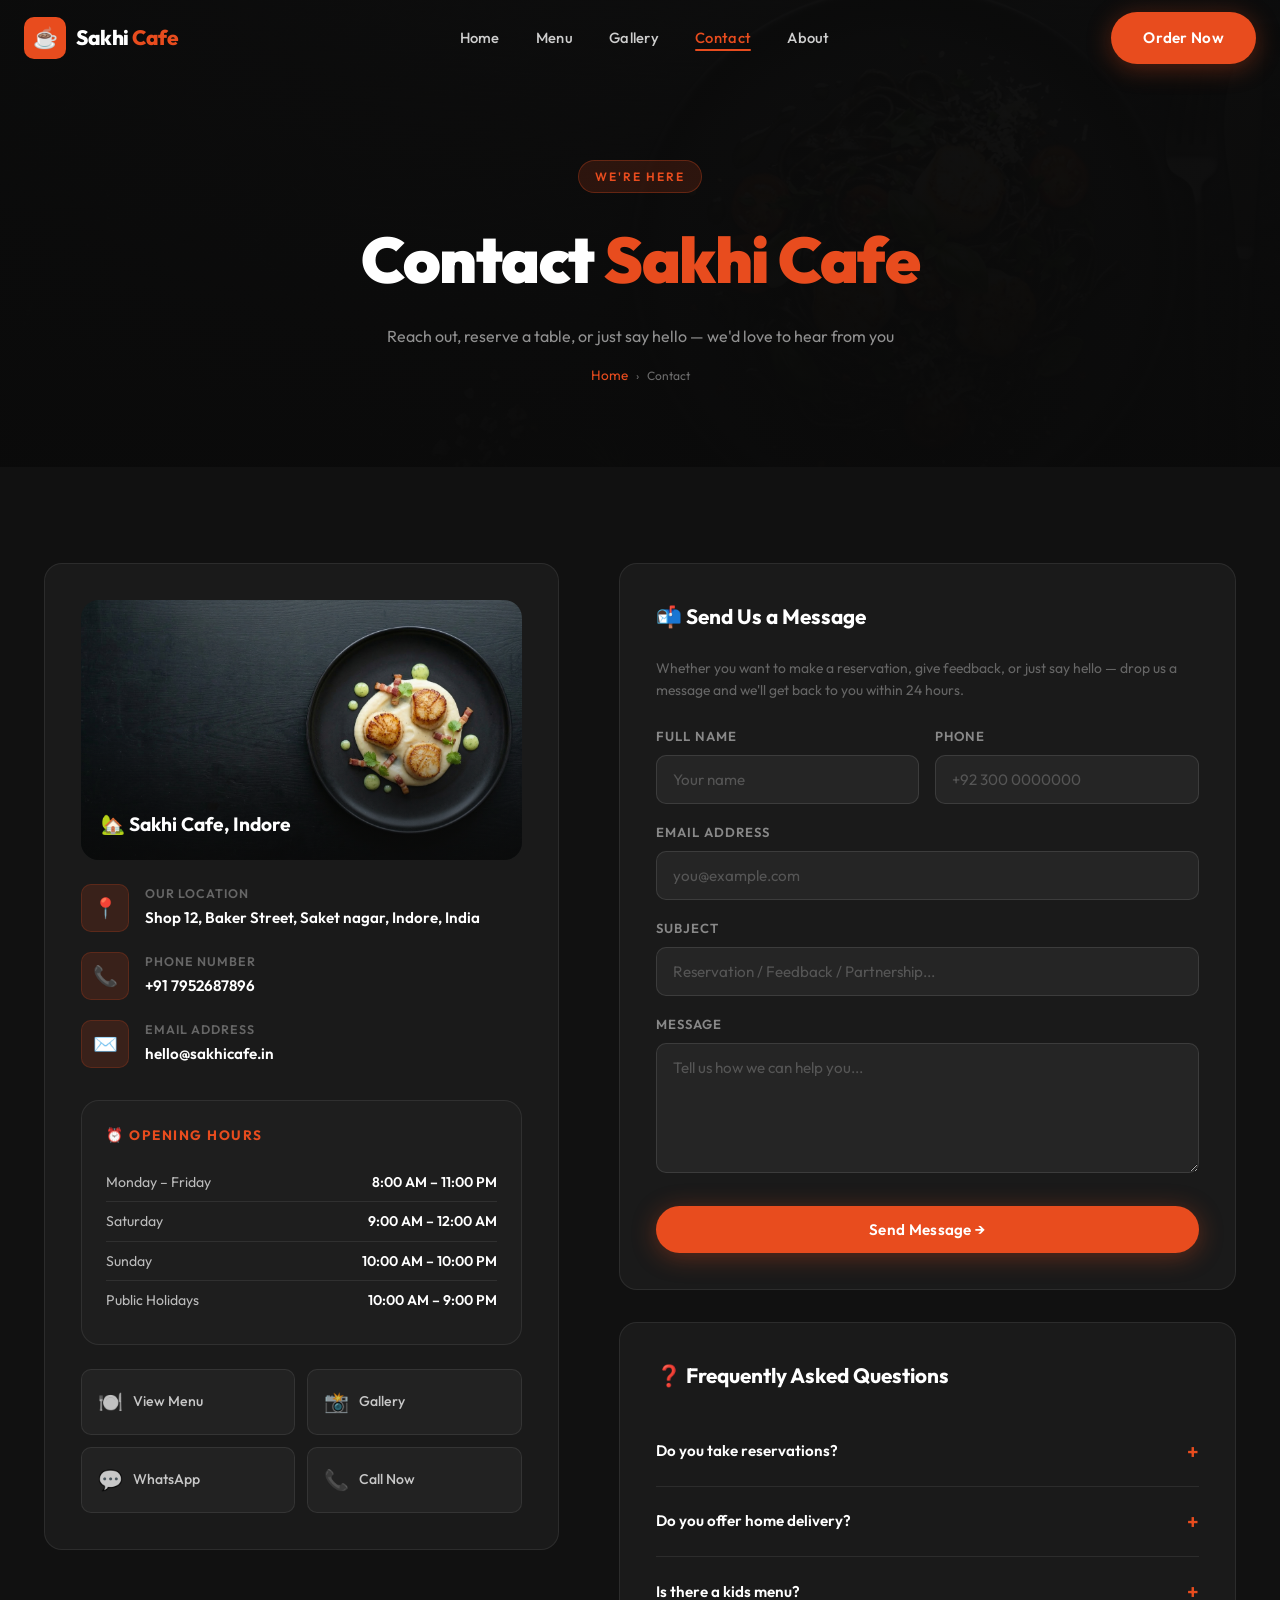
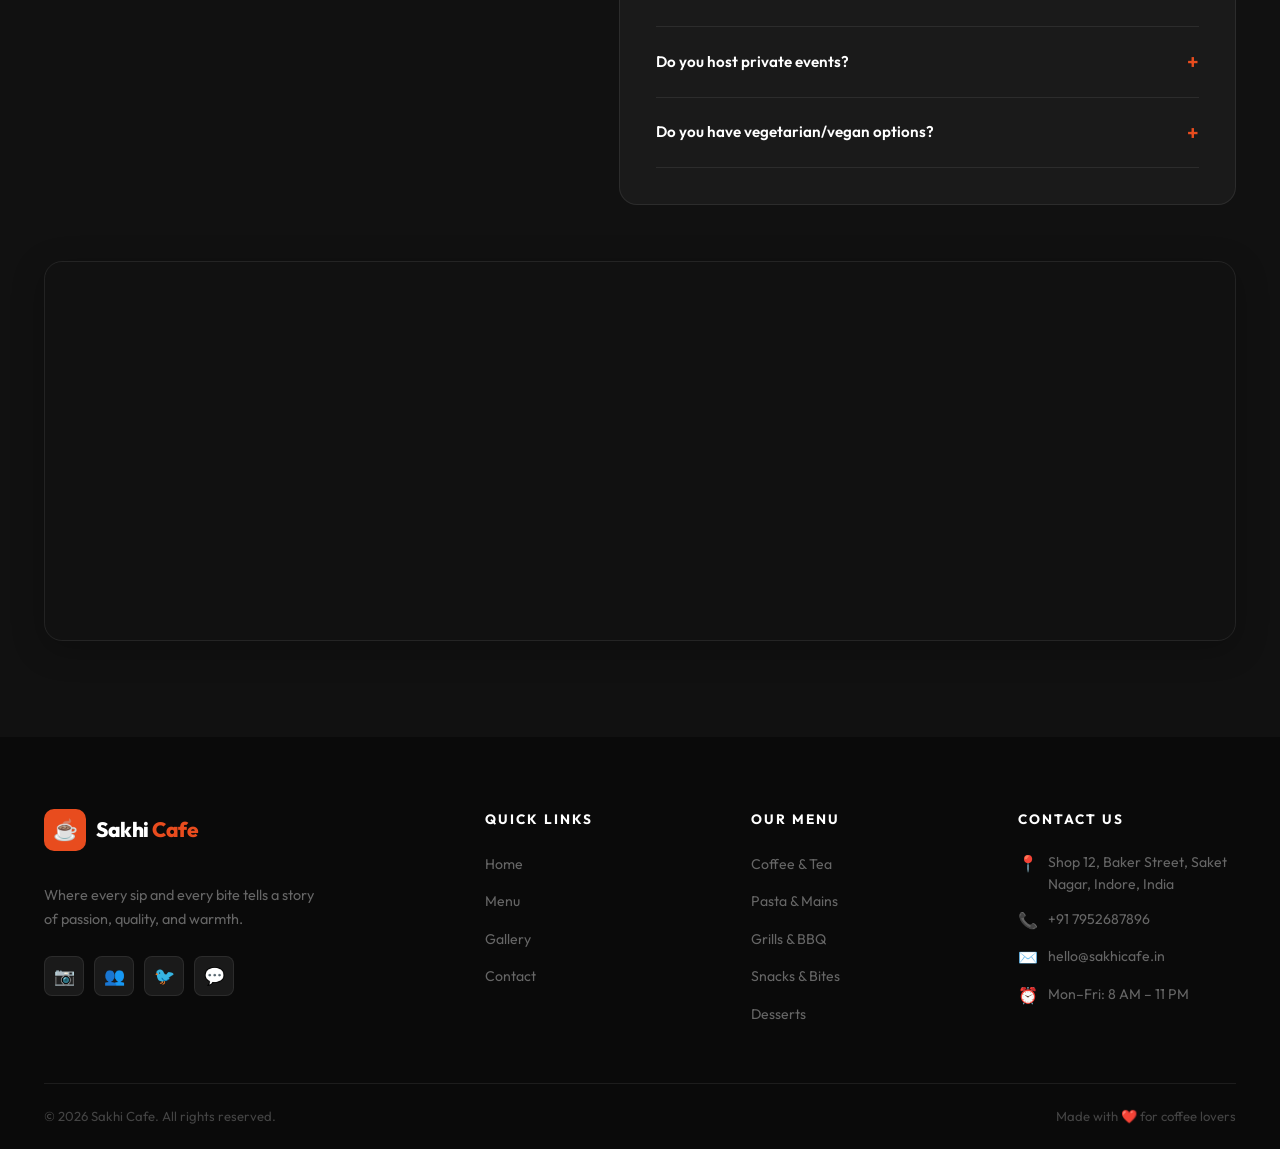
==== commit e46b5594: "Update contact info: Indore address, Indian phone, corrected map coordinates" ====
--- a/contact.html
+++ b/contact.html
@@ -1,5 +1,6 @@
 <!DOCTYPE html>
 <html lang="en">
+
 <head>
   <meta charset="UTF-8" />
   <meta name="viewport" content="width=device-width, initial-scale=1.0" />
@@ -13,66 +14,80 @@
       gap: 60px;
       align-items: start;
     }
+
     .contact-card {
       background: var(--dark-card);
       border: 1px solid var(--border);
       border-radius: var(--radius-md);
       padding: 36px;
     }
+
     .contact-img-block {
       border-radius: var(--radius-md);
       overflow: hidden;
       margin-bottom: 24px;
       position: relative;
     }
+
     .contact-img-block img {
       width: 100%;
       height: 260px;
       object-fit: cover;
     }
+
     .contact-img-block-overlay {
       position: absolute;
       inset: 0;
-      background: linear-gradient(to top, rgba(10,10,10,0.85) 0%, transparent 50%);
-    }
+      background: linear-gradient(to top, rgba(10, 10, 10, 0.85) 0%, transparent 50%);
+    }
+
     .contact-img-label {
       position: absolute;
-      bottom: 20px; left: 20px;
+      bottom: 20px;
+      left: 20px;
       color: white;
       font-weight: 700;
       font-size: 1.2rem;
     }
+
     .contact-quick-links {
       display: grid;
       grid-template-columns: 1fr 1fr;
       gap: 12px;
       margin-top: 24px;
     }
+
     .contact-quick-link {
-      background: rgba(255,255,255,0.04);
+      background: rgba(255, 255, 255, 0.04);
       border: 1px solid var(--border);
       border-radius: var(--radius-sm);
       padding: 16px;
       display: flex;
       align-items: center;
       gap: 10px;
-      color: rgba(255,255,255,0.75);
+      color: rgba(255, 255, 255, 0.75);
       font-size: 0.88rem;
       font-weight: 500;
       transition: var(--transition);
       cursor: pointer;
       text-decoration: none;
     }
+
     .contact-quick-link:hover {
       border-color: var(--orange);
       color: var(--white);
       background: var(--orange-glow);
     }
-    .contact-quick-link span:first-child { font-size: 20px; }
+
+    .contact-quick-link span:first-child {
+      font-size: 20px;
+    }
+
     .faq-item {
       border-bottom: 1px solid var(--border);
       padding: 18px 0;
     }
+
     .faq-q {
       font-weight: 600;
       color: var(--white);
@@ -83,6 +98,7 @@
       align-items: center;
       gap: 12px;
     }
+
     .faq-q::after {
       content: '+';
       color: var(--orange);
@@ -90,7 +106,11 @@
       flex-shrink: 0;
       transition: var(--transition);
     }
-    .faq-item.open .faq-q::after { content: '–'; }
+
+    .faq-item.open .faq-q::after {
+      content: '–';
+    }
+
     .faq-a {
       font-size: 0.88rem;
       color: #888;
@@ -99,257 +119,276 @@
       overflow: hidden;
       transition: max-height 0.35s ease, padding 0.35s ease;
     }
-    .faq-item.open .faq-a { max-height: 200px; padding-top: 10px; }
+
+    .faq-item.open .faq-a {
+      max-height: 200px;
+      padding-top: 10px;
+    }
+
     @media (max-width: 768px) {
-      .contact-page-grid { grid-template-columns: 1fr; }
-      .contact-quick-links { grid-template-columns: 1fr; }
+      .contact-page-grid {
+        grid-template-columns: 1fr;
+      }
+
+      .contact-quick-links {
+        grid-template-columns: 1fr;
+      }
     }
   </style>
 </head>
+
 <body>
 
-<!-- NAVBAR -->
-<nav class="navbar scrolled">
-  <div class="nav-inner">
-    <a href="index.html" class="nav-logo">
-      <div class="nav-logo-icon">☕</div>
-      <span class="nav-logo-text">Sakhi<span> Cafe</span></span>
-    </a>
-    <ul class="nav-links">
-      <li><a href="index.html">Home</a></li>
-      <li><a href="menu.html">Menu</a></li>
-      <li><a href="gallery.html">Gallery</a></li>
-      <li><a href="contact.html" class="active">Contact</a></li>
-      <li><a href="index.html#about">About</a></li>
-    </ul>
-    <div class="nav-cta">
-      <a href="menu.html" class="btn btn-primary">Order Now</a>
+  <!-- NAVBAR -->
+  <nav class="navbar scrolled">
+    <div class="nav-inner">
+      <a href="index.html" class="nav-logo">
+        <div class="nav-logo-icon">☕</div>
+        <span class="nav-logo-text">Sakhi<span> Cafe</span></span>
+      </a>
+      <ul class="nav-links">
+        <li><a href="index.html">Home</a></li>
+        <li><a href="menu.html">Menu</a></li>
+        <li><a href="gallery.html">Gallery</a></li>
+        <li><a href="contact.html" class="active">Contact</a></li>
+        <li><a href="index.html#about">About</a></li>
+      </ul>
+      <div class="nav-cta">
+        <a href="menu.html" class="btn btn-primary">Order Now</a>
+      </div>
+      <button class="hamburger" aria-label="Toggle menu">
+        <span></span><span></span><span></span>
+      </button>
     </div>
-    <button class="hamburger" aria-label="Toggle menu">
-      <span></span><span></span><span></span>
-    </button>
+  </nav>
+  <div class="mobile-menu">
+    <a href="index.html">Home</a>
+    <a href="menu.html">Menu</a>
+    <a href="gallery.html">Gallery</a>
+    <a href="contact.html">Contact</a>
+    <a href="menu.html" class="btn btn-primary" style="text-align:center;margin-top:8px">Order Now</a>
   </div>
-</nav>
-<div class="mobile-menu">
-  <a href="index.html">Home</a>
-  <a href="menu.html">Menu</a>
-  <a href="gallery.html">Gallery</a>
-  <a href="contact.html">Contact</a>
-  <a href="menu.html" class="btn btn-primary" style="text-align:center;margin-top:8px">Order Now</a>
-</div>
-
-<!-- PAGE HEADER -->
-<div class="page-header">
-  <div class="page-header-bg"></div>
-  <div class="page-header-overlay"></div>
-  <div class="page-header-content container">
-    <span class="badge">We're Here</span>
-    <h1 class="page-header-title">Contact <span>Sakhi Cafe</span></h1>
-    <p class="page-header-sub">Reach out, reserve a table, or just say hello — we'd love to hear from you</p>
-    <div class="breadcrumb">
-      <a href="index.html">Home</a>
-      <span>›</span>
-      <span>Contact</span>
+
+  <!-- PAGE HEADER -->
+  <div class="page-header">
+    <div class="page-header-bg"></div>
+    <div class="page-header-overlay"></div>
+    <div class="page-header-content container">
+      <span class="badge">We're Here</span>
+      <h1 class="page-header-title">Contact <span>Sakhi Cafe</span></h1>
+      <p class="page-header-sub">Reach out, reserve a table, or just say hello — we'd love to hear from you</p>
+      <div class="breadcrumb">
+        <a href="index.html">Home</a>
+        <span>›</span>
+        <span>Contact</span>
+      </div>
     </div>
   </div>
-</div>
-
-<!-- CONTACT SECTION -->
-<section class="dark-section section-pad">
-  <div class="container">
-    <div class="contact-page-grid">
-
-      <!-- Left: Info Card -->
-      <div class="reveal-left">
-        <div class="contact-card">
-          <!-- Image Block -->
-          <div class="contact-img-block">
-            <img src="images/food.png" alt="Sakhi Cafe" />
-            <div class="contact-img-block-overlay"></div>
-            <div class="contact-img-label">🏡 Sakhi Cafe, Karachi</div>
-          </div>
-
-          <!-- Contact Details -->
-          <div class="contact-detail-list">
-            <div class="contact-detail-item">
-              <div class="contact-icon">📍</div>
-              <div>
-                <div class="contact-detail-label">Our Location</div>
-                <div class="contact-detail-value">Shop 12, Baker Street, Gulshan-e-Iqbal, Karachi, Pakistan</div>
-              </div>
-            </div>
-            <div class="contact-detail-item">
-              <div class="contact-icon">📞</div>
-              <div>
-                <div class="contact-detail-label">Phone Number</div>
-                <div class="contact-detail-value">+92 300 1234567</div>
-              </div>
-            </div>
-            <div class="contact-detail-item">
-              <div class="contact-icon">✉️</div>
-              <div>
-                <div class="contact-detail-label">Email Address</div>
-                <div class="contact-detail-value">hello@sakhicafe.pk</div>
-              </div>
-            </div>
-          </div>
-
-          <!-- Opening Hours -->
-          <div class="hours-card" style="margin-top:24px">
-            <div class="hours-title">⏰ Opening Hours</div>
-            <div class="hours-row"><span>Monday – Friday</span><span>8:00 AM – 11:00 PM</span></div>
-            <div class="hours-row"><span>Saturday</span><span>9:00 AM – 12:00 AM</span></div>
-            <div class="hours-row"><span>Sunday</span><span>10:00 AM – 10:00 PM</span></div>
-            <div class="hours-row"><span>Public Holidays</span><span>10:00 AM – 9:00 PM</span></div>
-          </div>
-
-          <!-- Quick Links -->
-          <div class="contact-quick-links">
-            <a href="menu.html" class="contact-quick-link"><span>🍽️</span><span>View Menu</span></a>
-            <a href="gallery.html" class="contact-quick-link"><span>📸</span><span>Gallery</span></a>
-            <a href="https://wa.me/923001234567" class="contact-quick-link" target="_blank"><span>💬</span><span>WhatsApp</span></a>
-            <a href="tel:+923001234567" class="contact-quick-link"><span>📞</span><span>Call Now</span></a>
-          </div>
-        </div>
-      </div>
-
-      <!-- Right: Form + FAQ -->
-      <div class="reveal-right">
-        <!-- Contact Form -->
-        <div class="contact-form-wrap" style="margin-bottom:32px">
-          <div class="form-title">📬 Send Us a Message</div>
-          <p style="font-size:0.87rem; color:#666; margin-bottom:24px; line-height:1.6;">
-            Whether you want to make a reservation, give feedback, or just say hello — drop us a message and we'll get back to you within 24 hours.
-          </p>
-          <form class="contact-form" novalidate>
-            <div class="form-row">
+
+  <!-- CONTACT SECTION -->
+  <section class="dark-section section-pad">
+    <div class="container">
+      <div class="contact-page-grid">
+
+        <!-- Left: Info Card -->
+        <div class="reveal-left">
+          <div class="contact-card">
+            <!-- Image Block -->
+            <div class="contact-img-block">
+              <img src="images/food.png" alt="Sakhi Cafe" />
+              <div class="contact-img-block-overlay"></div>
+              <div class="contact-img-label">🏡 Sakhi Cafe, Indore</div>
+            </div>
+
+            <!-- Contact Details -->
+            <div class="contact-detail-list">
+              <div class="contact-detail-item">
+                <div class="contact-icon">📍</div>
+                <div>
+                  <div class="contact-detail-label">Our Location</div>
+                  <div class="contact-detail-value">Shop 12, Baker Street, Saket nagar, Indore, India</div>
+                </div>
+              </div>
+              <div class="contact-detail-item">
+                <div class="contact-icon">📞</div>
+                <div>
+                  <div class="contact-detail-label">Phone Number</div>
+                  <div class="contact-detail-value">+91 7952687896</div>
+                </div>
+              </div>
+              <div class="contact-detail-item">
+                <div class="contact-icon">✉️</div>
+                <div>
+                  <div class="contact-detail-label">Email Address</div>
+                  <div class="contact-detail-value">hello@sakhicafe.in</div>
+                </div>
+              </div>
+            </div>
+
+            <!-- Opening Hours -->
+            <div class="hours-card" style="margin-top:24px">
+              <div class="hours-title">⏰ Opening Hours</div>
+              <div class="hours-row"><span>Monday – Friday</span><span>8:00 AM – 11:00 PM</span></div>
+              <div class="hours-row"><span>Saturday</span><span>9:00 AM – 12:00 AM</span></div>
+              <div class="hours-row"><span>Sunday</span><span>10:00 AM – 10:00 PM</span></div>
+              <div class="hours-row"><span>Public Holidays</span><span>10:00 AM – 9:00 PM</span></div>
+            </div>
+
+            <!-- Quick Links -->
+            <div class="contact-quick-links">
+              <a href="menu.html" class="contact-quick-link"><span>🍽️</span><span>View Menu</span></a>
+              <a href="gallery.html" class="contact-quick-link"><span>📸</span><span>Gallery</span></a>
+              <a href="https://wa.me/923001234567" class="contact-quick-link"
+                target="_blank"><span>💬</span><span>WhatsApp</span></a>
+              <a href="tel:+923001234567" class="contact-quick-link"><span>📞</span><span>Call Now</span></a>
+            </div>
+          </div>
+        </div>
+
+        <!-- Right: Form + FAQ -->
+        <div class="reveal-right">
+          <!-- Contact Form -->
+          <div class="contact-form-wrap" style="margin-bottom:32px">
+            <div class="form-title">📬 Send Us a Message</div>
+            <p style="font-size:0.87rem; color:#666; margin-bottom:24px; line-height:1.6;">
+              Whether you want to make a reservation, give feedback, or just say hello — drop us a message and we'll get
+              back to you within 24 hours.
+            </p>
+            <form class="contact-form" novalidate>
+              <div class="form-row">
+                <div class="form-group">
+                  <label class="form-label" for="c-name">Full Name</label>
+                  <input type="text" id="c-name" class="form-input" placeholder="Your name" required />
+                </div>
+                <div class="form-group">
+                  <label class="form-label" for="c-phone">Phone</label>
+                  <input type="tel" id="c-phone" class="form-input" placeholder="+92 300 0000000" />
+                </div>
+              </div>
               <div class="form-group">
-                <label class="form-label" for="c-name">Full Name</label>
-                <input type="text" id="c-name" class="form-input" placeholder="Your name" required />
+                <label class="form-label" for="c-email">Email Address</label>
+                <input type="email" id="c-email" class="form-input" placeholder="you@example.com" required />
               </div>
               <div class="form-group">
-                <label class="form-label" for="c-phone">Phone</label>
-                <input type="tel" id="c-phone" class="form-input" placeholder="+92 300 0000000" />
-              </div>
-            </div>
-            <div class="form-group">
-              <label class="form-label" for="c-email">Email Address</label>
-              <input type="email" id="c-email" class="form-input" placeholder="you@example.com" required />
-            </div>
-            <div class="form-group">
-              <label class="form-label" for="c-subject">Subject</label>
-              <input type="text" id="c-subject" class="form-input" placeholder="Reservation / Feedback / Partnership..." />
-            </div>
-            <div class="form-group">
-              <label class="form-label" for="c-msg">Message</label>
-              <textarea id="c-msg" class="form-textarea" placeholder="Tell us how we can help you..." required></textarea>
-            </div>
-            <button type="submit" class="btn btn-primary form-submit">Send Message →</button>
-          </form>
-        </div>
-
-        <!-- FAQ -->
-        <div class="contact-form-wrap">
-          <div class="form-title">❓ Frequently Asked Questions</div>
-          <div class="faq-item">
-            <div class="faq-q">Do you take reservations?</div>
-            <div class="faq-a">Yes! You can reserve a table by calling us, WhatsApping, or filling the contact form above. Walk-ins are also welcome.</div>
-          </div>
-          <div class="faq-item">
-            <div class="faq-q">Do you offer home delivery?</div>
-            <div class="faq-a">We partner with major food delivery platforms. You can also call us directly for delivery inquiries within our service zone.</div>
-          </div>
-          <div class="faq-item">
-            <div class="faq-q">Is there a kids menu?</div>
-            <div class="faq-a">Absolutely! Our kid-friendly menu includes smaller portions, non-spicy items, and yummy treats just for little ones.</div>
-          </div>
-          <div class="faq-item">
-            <div class="faq-q">Do you host private events?</div>
-            <div class="faq-a">Yes! We offer private café reservations for birthdays, corporate meetings, and special gatherings. Contact us for details.</div>
-          </div>
-          <div class="faq-item">
-            <div class="faq-q">Do you have vegetarian/vegan options?</div>
-            <div class="faq-a">We have a wide variety of vegetarian options and can accommodate dietary requirements. Please inform your server.</div>
-          </div>
-        </div>
+                <label class="form-label" for="c-subject">Subject</label>
+                <input type="text" id="c-subject" class="form-input"
+                  placeholder="Reservation / Feedback / Partnership..." />
+              </div>
+              <div class="form-group">
+                <label class="form-label" for="c-msg">Message</label>
+                <textarea id="c-msg" class="form-textarea" placeholder="Tell us how we can help you..."
+                  required></textarea>
+              </div>
+              <button type="submit" class="btn btn-primary form-submit">Send Message →</button>
+            </form>
+          </div>
+
+          <!-- FAQ -->
+          <div class="contact-form-wrap">
+            <div class="form-title">❓ Frequently Asked Questions</div>
+            <div class="faq-item">
+              <div class="faq-q">Do you take reservations?</div>
+              <div class="faq-a">Yes! You can reserve a table by calling us, WhatsApping, or filling the contact form
+                above. Walk-ins are also welcome.</div>
+            </div>
+            <div class="faq-item">
+              <div class="faq-q">Do you offer home delivery?</div>
+              <div class="faq-a">We partner with major food delivery platforms. You can also call us directly for
+                delivery inquiries within our service zone.</div>
+            </div>
+            <div class="faq-item">
+              <div class="faq-q">Is there a kids menu?</div>
+              <div class="faq-a">Absolutely! Our kid-friendly menu includes smaller portions, non-spicy items, and yummy
+                treats just for little ones.</div>
+            </div>
+            <div class="faq-item">
+              <div class="faq-q">Do you host private events?</div>
+              <div class="faq-a">Yes! We offer private café reservations for birthdays, corporate meetings, and special
+                gatherings. Contact us for details.</div>
+            </div>
+            <div class="faq-item">
+              <div class="faq-q">Do you have vegetarian/vegan options?</div>
+              <div class="faq-a">We have a wide variety of vegetarian options and can accommodate dietary requirements.
+                Please inform your server.</div>
+            </div>
+          </div>
+        </div>
+      </div>
+
+      <!-- Google Map -->
+      <div class="map-wrap reveal" style="margin-top:56px; border-color:var(--border)">
+        <iframe
+          src="https://www.google.com/maps/embed?pb=!1m14!1m12!1m3!1d3670.44!2d75.897703!3d22.725725!2m3!1f0!2f0!3f0!3m2!1i1024!2i768!4f13.1!5e0!3m2!1sen!2sin!4v1710000000000!5m2!1sen!2sin"
+          title="Sakhi Cafe Location on Map" style="border:0" allowfullscreen="" loading="lazy"
+          referrerpolicy="no-referrer-when-downgrade">
+        </iframe>
       </div>
     </div>
-
-    <!-- Google Map -->
-    <div class="map-wrap reveal" style="margin-top:56px; border-color:var(--border)">
-      <iframe
-        src="https://www.google.com/maps/embed?pb=!1m18!1m12!1m3!1d3620.3374958498843!2d67.06658!3d24.9008!2m3!1f0!2f0!3f0!3m2!1i1024!2i768!4f13.1!3m3!1m2!1s0x0%3A0x0!2zMjTCsDU0JzAyLjkiTiA2N8KwMDMnNTkuNyJF!5e0!3m2!1sen!2s!4v1600000000000!5m2!1sen!2s"
-        title="Sakhi Cafe Location on Map"
-        style="border:0"
-        allowfullscreen=""
-        loading="lazy"
-        referrerpolicy="no-referrer-when-downgrade">
-      </iframe>
+  </section>
+
+  <!-- FOOTER -->
+  <footer>
+    <div class="container">
+      <div class="footer-grid">
+        <div>
+          <a href="index.html" class="nav-logo" style="margin-bottom:16px; display:inline-flex">
+            <div class="nav-logo-icon">☕</div>
+            <span class="nav-logo-text">Sakhi<span> Cafe</span></span>
+          </a>
+          <p class="footer-brand-desc">Where every sip and every bite tells a story of passion, quality, and warmth.</p>
+          <div class="footer-socials">
+            <a class="footer-social" href="#" title="Instagram">📷</a>
+            <a class="footer-social" href="#" title="Facebook">👥</a>
+            <a class="footer-social" href="#" title="Twitter">🐦</a>
+            <a class="footer-social" href="#" title="WhatsApp">💬</a>
+          </div>
+        </div>
+        <div>
+          <div class="footer-col-title">Quick Links</div>
+          <ul class="footer-ul">
+            <li><a href="index.html">Home</a></li>
+            <li><a href="menu.html">Menu</a></li>
+            <li><a href="gallery.html">Gallery</a></li>
+            <li><a href="contact.html">Contact</a></li>
+          </ul>
+        </div>
+        <div>
+          <div class="footer-col-title">Our Menu</div>
+          <ul class="footer-ul">
+            <li><a href="menu.html">Coffee & Tea</a></li>
+            <li><a href="menu.html">Pasta & Mains</a></li>
+            <li><a href="menu.html">Grills & BBQ</a></li>
+            <li><a href="menu.html">Snacks & Bites</a></li>
+            <li><a href="menu.html">Desserts</a></li>
+          </ul>
+        </div>
+        <div>
+          <div class="footer-col-title">Contact Us</div>
+          <div class="footer-contact-item"><span>📍</span><span>Shop 12, Baker Street, Saket Nagar, Indore, India</span>
+          </div>
+          <div class="footer-contact-item"><span>📞</span><span>+91 7952687896</span></div>
+          <div class="footer-contact-item"><span>✉️</span><span>hello@sakhicafe.in</span></div>
+          <div class="footer-contact-item"><span>⏰</span><span>Mon–Fri: 8 AM – 11 PM</span></div>
+        </div>
+      </div>
+      <div class="footer-bottom">
+        <span>© 2026 Sakhi Cafe. All rights reserved.</span>
+        <span>Made with ❤️ for coffee lovers</span>
+      </div>
     </div>
-  </div>
-</section>
-
-<!-- FOOTER -->
-<footer>
-  <div class="container">
-    <div class="footer-grid">
-      <div>
-        <a href="index.html" class="nav-logo" style="margin-bottom:16px; display:inline-flex">
-          <div class="nav-logo-icon">☕</div>
-          <span class="nav-logo-text">Sakhi<span> Cafe</span></span>
-        </a>
-        <p class="footer-brand-desc">Where every sip and every bite tells a story of passion, quality, and warmth.</p>
-        <div class="footer-socials">
-          <a class="footer-social" href="#" title="Instagram">📷</a>
-          <a class="footer-social" href="#" title="Facebook">👥</a>
-          <a class="footer-social" href="#" title="Twitter">🐦</a>
-          <a class="footer-social" href="#" title="WhatsApp">💬</a>
-        </div>
-      </div>
-      <div>
-        <div class="footer-col-title">Quick Links</div>
-        <ul class="footer-ul">
-          <li><a href="index.html">Home</a></li>
-          <li><a href="menu.html">Menu</a></li>
-          <li><a href="gallery.html">Gallery</a></li>
-          <li><a href="contact.html">Contact</a></li>
-        </ul>
-      </div>
-      <div>
-        <div class="footer-col-title">Our Menu</div>
-        <ul class="footer-ul">
-          <li><a href="menu.html">Coffee & Tea</a></li>
-          <li><a href="menu.html">Pasta & Mains</a></li>
-          <li><a href="menu.html">Grills & BBQ</a></li>
-          <li><a href="menu.html">Snacks & Bites</a></li>
-          <li><a href="menu.html">Desserts</a></li>
-        </ul>
-      </div>
-      <div>
-        <div class="footer-col-title">Contact Us</div>
-        <div class="footer-contact-item"><span>📍</span><span>Shop 12, Baker Street, Gulshan-e-Iqbal, Karachi</span></div>
-        <div class="footer-contact-item"><span>📞</span><span>+92 300 1234567</span></div>
-        <div class="footer-contact-item"><span>✉️</span><span>hello@sakhicafe.pk</span></div>
-        <div class="footer-contact-item"><span>⏰</span><span>Mon–Fri: 8 AM – 11 PM</span></div>
-      </div>
-    </div>
-    <div class="footer-bottom">
-      <span>© 2026 Sakhi Cafe. All rights reserved.</span>
-      <span>Made with ❤️ for coffee lovers</span>
-    </div>
-  </div>
-</footer>
-
-<script src="script.js"></script>
-<script>
-  // FAQ accordion
-  document.querySelectorAll('.faq-item').forEach(item => {
-    item.querySelector('.faq-q').addEventListener('click', () => {
-      const isOpen = item.classList.contains('open');
-      document.querySelectorAll('.faq-item').forEach(i => i.classList.remove('open'));
-      if (!isOpen) item.classList.add('open');
+  </footer>
+
+  <script src="script.js"></script>
+  <script>
+    // FAQ accordion
+    document.querySelectorAll('.faq-item').forEach(item => {
+      item.querySelector('.faq-q').addEventListener('click', () => {
+        const isOpen = item.classList.contains('open');
+        document.querySelectorAll('.faq-item').forEach(i => i.classList.remove('open'));
+        if (!isOpen) item.classList.add('open');
+      });
     });
-  });
-</script>
+  </script>
 </body>
-</html>
+
+</html>
